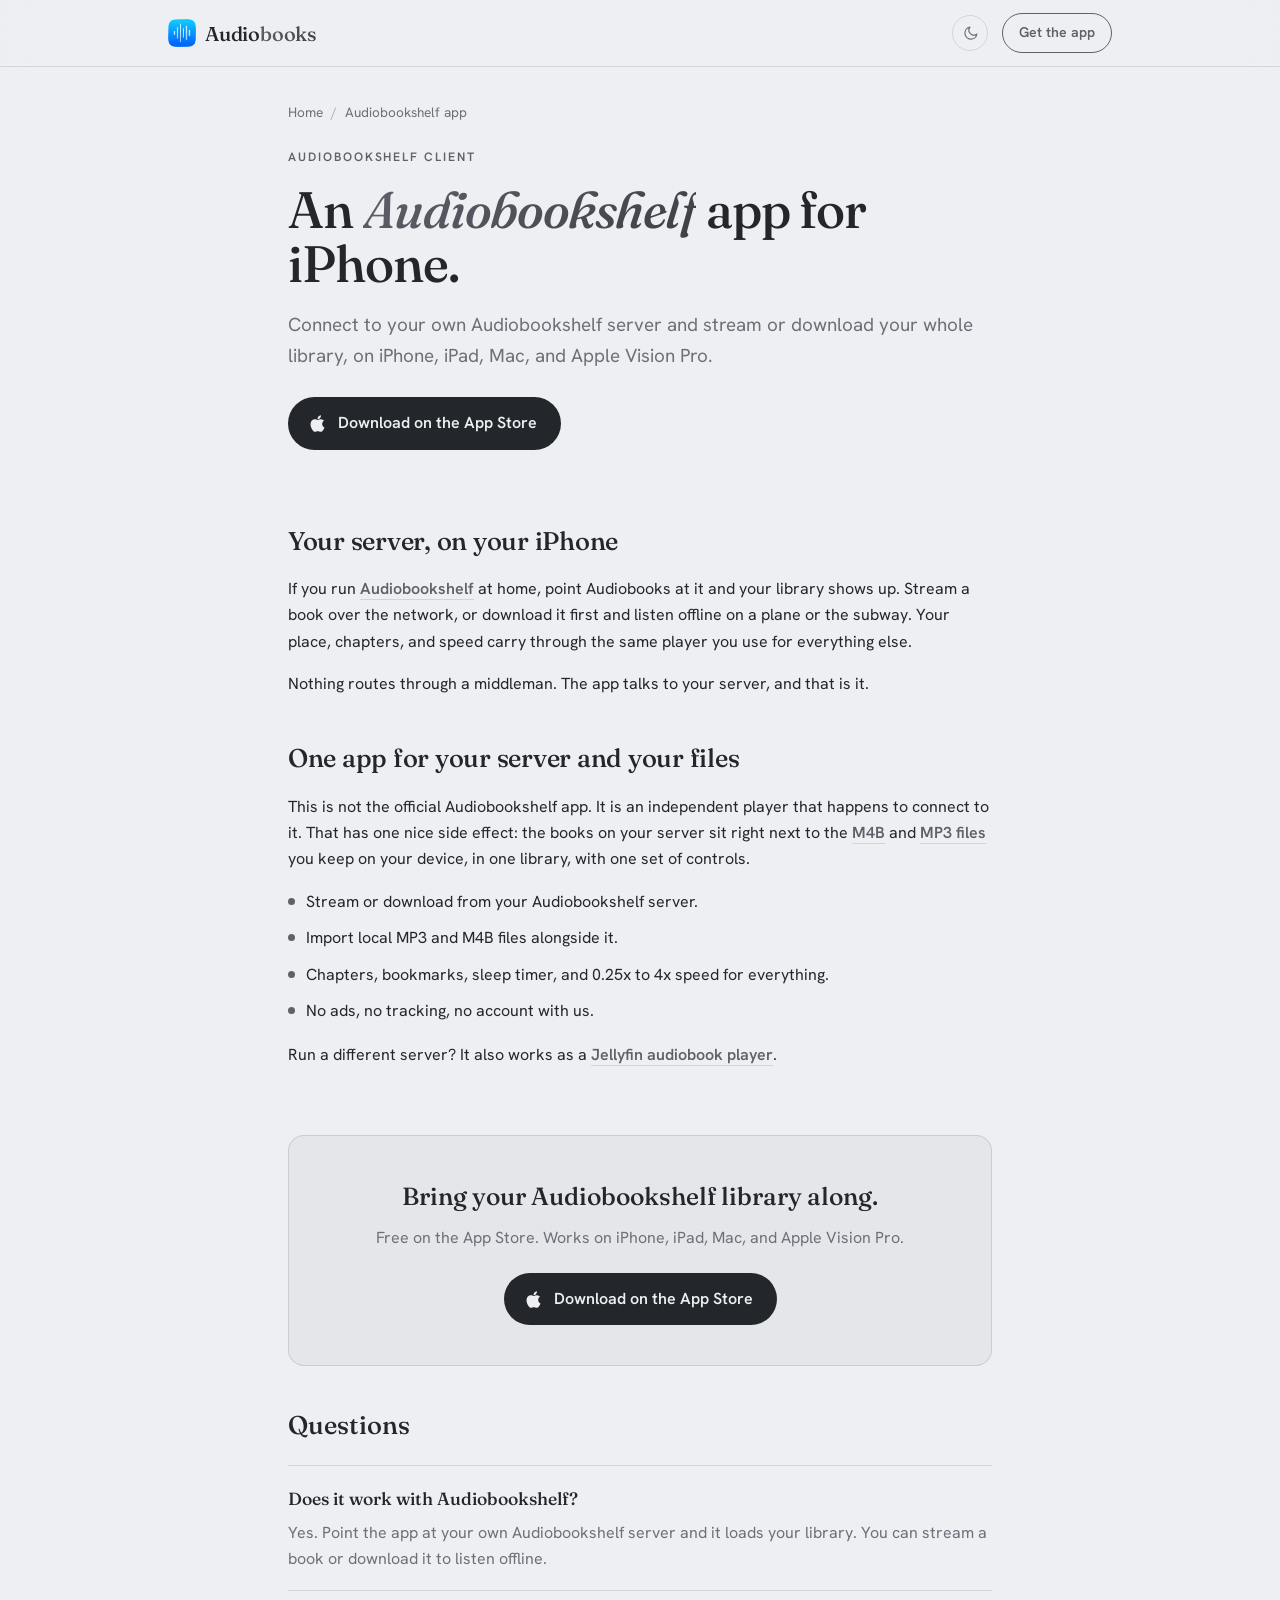
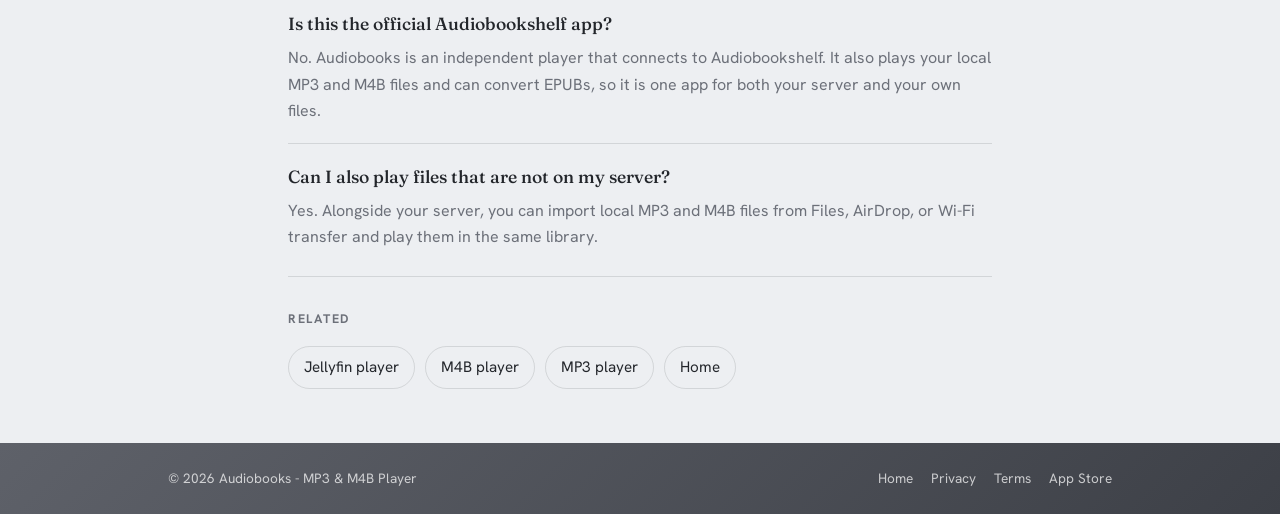
==== audiobookshelf-ios-app.html @ e1eb0d90 "add SEO landing pages" ====
<!DOCTYPE html>
<html lang="en">
<head>
<meta charset="UTF-8" />
<meta name="viewport" content="width=device-width, initial-scale=1.0" />
<title>Audiobookshelf iOS App for iPhone, iPad, and Mac</title>
<meta name="description" content="Connect Audiobooks to your Audiobookshelf server and stream or download your whole library on iPhone, iPad, Mac, and Apple Vision Pro. Also plays your local files. Free." />
<link rel="canonical" href="https://audiobooks.paul-nameless.com/audiobookshelf-ios-app" />
<link rel="icon" type="image/png" sizes="32x32" href="assets/favicon-32.png" />
<link rel="icon" type="image/png" sizes="16x16" href="assets/favicon-16.png" />
<link rel="apple-touch-icon" href="assets/apple-touch-icon.png" />
<meta name="theme-color" media="(prefers-color-scheme: light)" content="#edeff2" />
<meta name="theme-color" media="(prefers-color-scheme: dark)" content="#16171b" />
<meta property="og:type" content="article" />
<meta property="og:site_name" content="Audiobooks" />
<meta property="og:title" content="Audiobookshelf iOS App for iPhone, iPad, and Mac" />
<meta property="og:description" content="Connect Audiobooks to your Audiobookshelf server and stream or download your whole library on iPhone, iPad, Mac, and Apple Vision Pro." />
<meta property="og:url" content="https://audiobooks.paul-nameless.com/audiobookshelf-ios-app" />
<meta property="og:image" content="https://audiobooks.paul-nameless.com/assets/og.png" />
<meta name="twitter:card" content="summary_large_image" />
<meta name="twitter:image" content="https://audiobooks.paul-nameless.com/assets/og.png" />
<script>(function(){try{var s=localStorage.getItem('theme');var d=s?s==='dark':window.matchMedia('(prefers-color-scheme: dark)').matches;if(d)document.documentElement.classList.add('dark');}catch(e){}})();</script>
<link rel="preconnect" href="https://fonts.googleapis.com" />
<link rel="preconnect" href="https://fonts.gstatic.com" crossorigin />
<link href="https://fonts.googleapis.com/css2?family=Fraunces:ital,opsz,wght@0,9..144,400..600;1,9..144,400..500&family=Hanken+Grotesk:wght@400;500;600&display=swap" rel="stylesheet" />
<link rel="stylesheet" href="assets/pages.css" />
<script type="application/ld+json">
{
  "@context": "https://schema.org",
  "@graph": [
    {
      "@type": "BreadcrumbList",
      "itemListElement": [
        { "@type": "ListItem", "position": 1, "name": "Home", "item": "https://audiobooks.paul-nameless.com/" },
        { "@type": "ListItem", "position": 2, "name": "Audiobookshelf app", "item": "https://audiobooks.paul-nameless.com/audiobookshelf-ios-app" }
      ]
    },
    {
      "@type": "FAQPage",
      "mainEntity": [
        { "@type": "Question", "name": "Does it work with Audiobookshelf?", "acceptedAnswer": { "@type": "Answer", "text": "Yes. Point the app at your own Audiobookshelf server and it loads your library. You can stream a book or download it to listen offline." } },
        { "@type": "Question", "name": "Is this the official Audiobookshelf app?", "acceptedAnswer": { "@type": "Answer", "text": "No. Audiobooks is an independent player that connects to Audiobookshelf. It also plays your local MP3 and M4B files and can convert EPUBs, so it is one app for both your server and your own files." } },
        { "@type": "Question", "name": "Can I also play files that are not on my server?", "acceptedAnswer": { "@type": "Answer", "text": "Yes. Alongside your server, you can import local MP3 and M4B files from Files, AirDrop, or Wi-Fi transfer and play them in the same library." } }
      ]
    }
  ]
}
</script>
</head>
<body>
<header>
  <div class="nav">
    <a class="brand" href="index.html"><img src="assets/apple-touch-icon.png" width="28" height="28" alt="Audiobooks app icon" /><span>Audio<span class="hl">books</span></span></a>
    <div class="nav-right">
      <button class="theme-toggle" id="themeToggle" type="button" aria-label="Toggle dark mode">
        <svg class="icon-moon" viewBox="0 0 24 24" aria-hidden="true"><path d="M21 12.8A8.5 8.5 0 1 1 11.2 3a7 7 0 0 0 9.8 9.8Z"/></svg>
        <svg class="icon-sun" viewBox="0 0 24 24" aria-hidden="true"><circle cx="12" cy="12" r="4.2"/><path d="M12 2.6v2.1M12 19.3v2.1M4.7 4.7l1.5 1.5M17.8 17.8l1.5 1.5M2.6 12h2.1M19.3 12h2.1M4.7 19.3l1.5-1.5M17.8 6.2l1.5-1.5"/></svg>
      </button>
      <a class="nav-cta" href="https://apps.apple.com/us/app/audiobooks-mp3-m4b-player/id6471399965">Get the app</a>
    </div>
  </div>
</header>

<main class="wrap">
  <nav class="crumb"><a href="index.html">Home</a><span>/</span>Audiobookshelf app</nav>

  <div class="page-hero">
    <div class="eyebrow">Audiobookshelf client</div>
    <h1>An <em>Audiobookshelf</em> app for iPhone.</h1>
    <p class="lead">Connect to your own Audiobookshelf server and stream or download your whole library, on iPhone, iPad, Mac, and Apple Vision Pro.</p>
    <a class="btn-store" href="https://apps.apple.com/us/app/audiobooks-mp3-m4b-player/id6471399965"><svg viewBox="0 0 384 512" aria-hidden="true"><path d="M318.7 268.7c-.2-36.7 16.4-64.4 50-84.8-18.8-26.9-47.2-41.7-84.7-44.6-35.5-2.8-74.3 20.7-88.5 20.7-15 0-49.4-19.7-76.4-19.7C63.3 141.2 4 184.8 4 273.5q0 39.3 14.4 81.2c12.8 36.7 59 126.7 107.2 125.2 25.2-.6 43-17.9 75.8-17.9 31.8 0 48.3 17.9 76.4 17.9 48.6-.7 90.4-82.5 102.6-119.3-65.2-30.7-61.7-90-61.7-91.9zm-56.6-164.2c27.3-32.4 24.8-61.9 24-72.5-24.1 1.4-52 16.4-67.9 34.9-17.5 19.8-27.8 44.3-25.6 71.9 26.1 2 49.9-11.4 69.5-34.3z"/></svg>Download on the App Store</a>
  </div>

  <article class="prose">
    <h2>Your server, on your iPhone</h2>
    <p>If you run <a class="inline" href="https://www.audiobookshelf.org/">Audiobookshelf</a> at home, point Audiobooks at it and your library shows up. Stream a book over the network, or download it first and listen offline on a plane or the subway. Your place, chapters, and speed carry through the same player you use for everything else.</p>
    <p>Nothing routes through a middleman. The app talks to your server, and that is it.</p>

    <h2>One app for your server and your files</h2>
    <p>This is not the official Audiobookshelf app. It is an independent player that happens to connect to it. That has one nice side effect: the books on your server sit right next to the <a class="inline" href="m4b-player.html">M4B</a> and <a class="inline" href="mp3-audiobook-player.html">MP3 files</a> you keep on your device, in one library, with one set of controls.</p>
    <ul>
      <li>Stream or download from your Audiobookshelf server.</li>
      <li>Import local MP3 and M4B files alongside it.</li>
      <li>Chapters, bookmarks, sleep timer, and 0.25x to 4x speed for everything.</li>
      <li>No ads, no tracking, no account with us.</li>
    </ul>
    <p>Run a different server? It also works as a <a class="inline" href="jellyfin-audiobook-player.html">Jellyfin audiobook player</a>.</p>
  </article>

  <div class="cta-band">
    <h2>Bring your Audiobookshelf library along.</h2>
    <p>Free on the App Store. Works on iPhone, iPad, Mac, and Apple Vision Pro.</p>
    <a class="btn-store" href="https://apps.apple.com/us/app/audiobooks-mp3-m4b-player/id6471399965"><svg viewBox="0 0 384 512" aria-hidden="true"><path d="M318.7 268.7c-.2-36.7 16.4-64.4 50-84.8-18.8-26.9-47.2-41.7-84.7-44.6-35.5-2.8-74.3 20.7-88.5 20.7-15 0-49.4-19.7-76.4-19.7C63.3 141.2 4 184.8 4 273.5q0 39.3 14.4 81.2c12.8 36.7 59 126.7 107.2 125.2 25.2-.6 43-17.9 75.8-17.9 31.8 0 48.3 17.9 76.4 17.9 48.6-.7 90.4-82.5 102.6-119.3-65.2-30.7-61.7-90-61.7-91.9zm-56.6-164.2c27.3-32.4 24.8-61.9 24-72.5-24.1 1.4-52 16.4-67.9 34.9-17.5 19.8-27.8 44.3-25.6 71.9 26.1 2 49.9-11.4 69.5-34.3z"/></svg>Download on the App Store</a>
  </div>

  <section class="faq">
    <h2>Questions</h2>
    <div class="faq-item">
      <h3>Does it work with Audiobookshelf?</h3>
      <p>Yes. Point the app at your own Audiobookshelf server and it loads your library. You can stream a book or download it to listen offline.</p>
    </div>
    <div class="faq-item">
      <h3>Is this the official Audiobookshelf app?</h3>
      <p>No. Audiobooks is an independent player that connects to Audiobookshelf. It also plays your local MP3 and M4B files and can convert EPUBs, so it is one app for both your server and your own files.</p>
    </div>
    <div class="faq-item">
      <h3>Can I also play files that are not on my server?</h3>
      <p>Yes. Alongside your server, you can import local MP3 and M4B files from Files, AirDrop, or Wi-Fi transfer and play them in the same library.</p>
    </div>
  </section>

  <section class="related">
    <h2>Related</h2>
    <div class="related-links">
      <a href="jellyfin-audiobook-player.html">Jellyfin player</a>
      <a href="m4b-player.html">M4B player</a>
      <a href="mp3-audiobook-player.html">MP3 player</a>
      <a href="index.html">Home</a>
    </div>
  </section>
</main>

<footer>
  <div class="foot">
    <span>© 2026 Audiobooks - MP3 &amp; M4B Player</span>
    <nav class="foot-links">
      <a href="index.html">Home</a>
      <a href="privacy.html">Privacy</a>
      <a href="terms.html">Terms</a>
      <a href="https://apps.apple.com/us/app/audiobooks-mp3-m4b-player/id6471399965">App Store</a>
    </nav>
  </div>
</footer>

<script>
  var t = document.getElementById('themeToggle');
  if (t) t.addEventListener('click', function () { var d = document.documentElement.classList.toggle('dark'); try { localStorage.setItem('theme', d ? 'dark' : 'light'); } catch (e) {} });
</script>
</body>
</html>
---- assets/pages.css ----
/* Shared styles for Audiobooks content pages. Mirrors the tokens in index.html. */
:root {
  --paper: #edeff2; --paper-2: #e4e6ea; --ink: #23262b; --ink-soft: #6c7079;
  --accent: #5e6169; --accent-deep: #3d4047; --line: rgba(35, 38, 43, 0.13); --card: #f9fafb;
  --grad-light: linear-gradient(135deg, #d1d4db, #999ca6);
  --grad-dark: linear-gradient(135deg, #5e6169, #3d4047);
  --grad-text: linear-gradient(135deg, #5e6169, #3d4047);
  --header-bg: rgba(237, 239, 242, 0.78);
  --serif: "Fraunces", Georgia, serif; --sans: "Hanken Grotesk", -apple-system, sans-serif;
  --radius: 16px;
}
:root.dark {
  --paper: #16171b; --paper-2: #1e2025; --ink: #e9eaee; --ink-soft: #9aa0aa;
  --accent: #aab0bb; --accent-deep: #c9ced6; --line: rgba(255, 255, 255, 0.10); --card: #212530;
  --grad-text: linear-gradient(135deg, #e7e9ed, #a9afb9);
  --header-bg: rgba(22, 23, 27, 0.72);
}
* { margin: 0; padding: 0; box-sizing: border-box; }
html { scroll-behavior: smooth; }
body { font-family: var(--sans); background: var(--paper); color: var(--ink); line-height: 1.65; -webkit-font-smoothing: antialiased; overflow-x: hidden; }
a { color: inherit; text-decoration: none; }
.wrap { width: 100%; max-width: 760px; margin: 0 auto; padding: 0 28px; }
.gradtext { background: var(--grad-text); -webkit-background-clip: text; background-clip: text; color: transparent; }

/* header */
header { position: sticky; top: 0; z-index: 50; backdrop-filter: blur(14px); background: var(--header-bg); border-bottom: 1px solid var(--line); }
.nav { display: flex; align-items: center; justify-content: space-between; height: 66px; max-width: 1000px; margin: 0 auto; padding: 0 28px; }
.brand { display: inline-flex; align-items: center; gap: 9px; font-family: var(--serif); font-size: 1.25rem; font-weight: 500; letter-spacing: -0.01em; }
.brand img { width: 28px; height: 28px; border-radius: 7px; display: block; }
.brand .hl { background: var(--grad-text); -webkit-background-clip: text; background-clip: text; color: transparent; }
.nav-right { display: flex; align-items: center; gap: 14px; }
.nav-cta { font-size: 0.88rem; color: var(--accent); font-weight: 600; border: 1px solid var(--accent); padding: 7px 16px; border-radius: 999px; transition: all 0.2s ease; }
.nav-cta:hover { background: var(--accent); color: var(--paper); }
.theme-toggle { display: inline-flex; align-items: center; justify-content: center; width: 36px; height: 36px; border-radius: 999px; border: 1px solid var(--line); background: transparent; color: var(--ink-soft); cursor: pointer; transition: color 0.2s ease, border-color 0.2s ease; }
.theme-toggle:hover { color: var(--ink); border-color: var(--accent); }
.theme-toggle svg { width: 17px; height: 17px; fill: none; stroke: currentColor; stroke-width: 1.7; stroke-linecap: round; stroke-linejoin: round; }
.theme-toggle .icon-sun { display: none; }
:root.dark .theme-toggle .icon-moon { display: none; }
:root.dark .theme-toggle .icon-sun { display: block; }

/* breadcrumb */
.crumb { font-size: 0.85rem; color: var(--ink-soft); padding-top: 34px; }
.crumb a { transition: color 0.2s ease; }
.crumb a:hover { color: var(--ink); }
.crumb span { opacity: 0.55; margin: 0 8px; }

/* hero */
.page-hero { padding: 24px 0 8px; }
.eyebrow { font-size: 0.76rem; text-transform: uppercase; letter-spacing: 0.16em; color: var(--accent); font-weight: 600; margin-bottom: 16px; }
h1 { font-family: var(--serif); font-weight: 500; font-size: clamp(2.1rem, 5vw, 3.2rem); line-height: 1.05; letter-spacing: -0.02em; margin-bottom: 18px; }
h1 em { font-style: italic; background: var(--grad-text); -webkit-background-clip: text; background-clip: text; color: transparent; }
.lead { font-size: 1.18rem; color: var(--ink-soft); margin-bottom: 26px; }

/* app store button */
.btn-store { display: inline-flex; align-items: center; gap: 11px; background: var(--ink); color: var(--paper); padding: 13px 24px 13px 20px; border-radius: 999px; font-size: 1rem; font-weight: 600; transition: transform 0.2s ease; }
.btn-store:hover { transform: translateY(-2px); }
.btn-store svg { width: 19px; height: 19px; fill: var(--paper); }

/* prose */
.prose { padding: 22px 0 6px; }
.prose h2 { font-family: var(--serif); font-weight: 500; font-size: 1.6rem; letter-spacing: -0.01em; margin: 40px 0 14px; }
.prose h3 { font-size: 1.1rem; font-weight: 600; margin: 26px 0 8px; }
.prose p { margin-bottom: 16px; }
.prose ul { list-style: none; display: flex; flex-direction: column; gap: 10px; margin-bottom: 18px; }
.prose li { display: flex; gap: 11px; align-items: flex-start; }
.prose li::before { content: ""; flex: none; width: 7px; height: 7px; margin-top: 9px; border-radius: 50%; background: var(--accent); }
.prose a.inline { color: var(--accent); font-weight: 600; border-bottom: 1px solid var(--line); }
.prose a.inline:hover { border-color: var(--accent); }
.prose strong { font-weight: 600; }

/* comparison table */
.table-scroll { overflow-x: auto; margin: 18px 0 26px; }
table { border-collapse: collapse; width: 100%; font-size: 0.98rem; min-width: 440px; }
th, td { text-align: left; padding: 12px 14px; border-bottom: 1px solid var(--line); vertical-align: top; }
thead th { font-weight: 600; }
tbody th { font-weight: 600; color: var(--ink-soft); }

/* cta band */
.cta-band { margin: 44px 0 8px; padding: 40px 32px; background: var(--paper-2); border: 1px solid var(--line); border-radius: var(--radius); text-align: center; }
.cta-band h2 { font-family: var(--serif); font-weight: 500; font-size: 1.55rem; margin-bottom: 8px; }
.cta-band p { color: var(--ink-soft); margin-bottom: 22px; }
.cta-band .btn-store { margin: 0 auto; }

/* faq */
.faq { padding: 30px 0 8px; }
.faq h2 { font-family: var(--serif); font-weight: 500; font-size: 1.6rem; margin-bottom: 18px; }
.faq-item { padding: 18px 0; border-top: 1px solid var(--line); }
.faq-item h3 { font-family: var(--serif); font-size: 1.1rem; font-weight: 500; margin-bottom: 7px; }
.faq-item p { color: var(--ink-soft); }

/* related */
.related { padding: 32px 0; border-top: 1px solid var(--line); }
.related h2 { font-size: 0.78rem; text-transform: uppercase; letter-spacing: 0.14em; color: var(--ink-soft); margin-bottom: 16px; }
.related-links { display: flex; flex-wrap: wrap; gap: 10px; }
.related-links a { font-size: 0.95rem; border: 1px solid var(--line); padding: 8px 15px; border-radius: 999px; transition: border-color 0.2s ease; }
.related-links a:hover { border-color: var(--accent); }

/* footer */
footer { background: var(--grad-dark); padding: 24px 0; margin-top: 22px; }
.foot { max-width: 1000px; margin: 0 auto; padding: 0 28px; display: flex; justify-content: space-between; align-items: center; gap: 14px; flex-wrap: wrap; color: rgba(255, 255, 255, 0.72); font-size: 0.85rem; }
.foot a { transition: color 0.2s ease; }
.foot a:hover { color: #fff; }
.foot-links { display: flex; gap: 18px; flex-wrap: wrap; }

@media (max-width: 600px) {
  .foot { flex-direction: column; justify-content: center; text-align: center; }
}
@media (prefers-reduced-motion: reduce) {
  html { scroll-behavior: auto; }
  * { transition: none !important; }
}
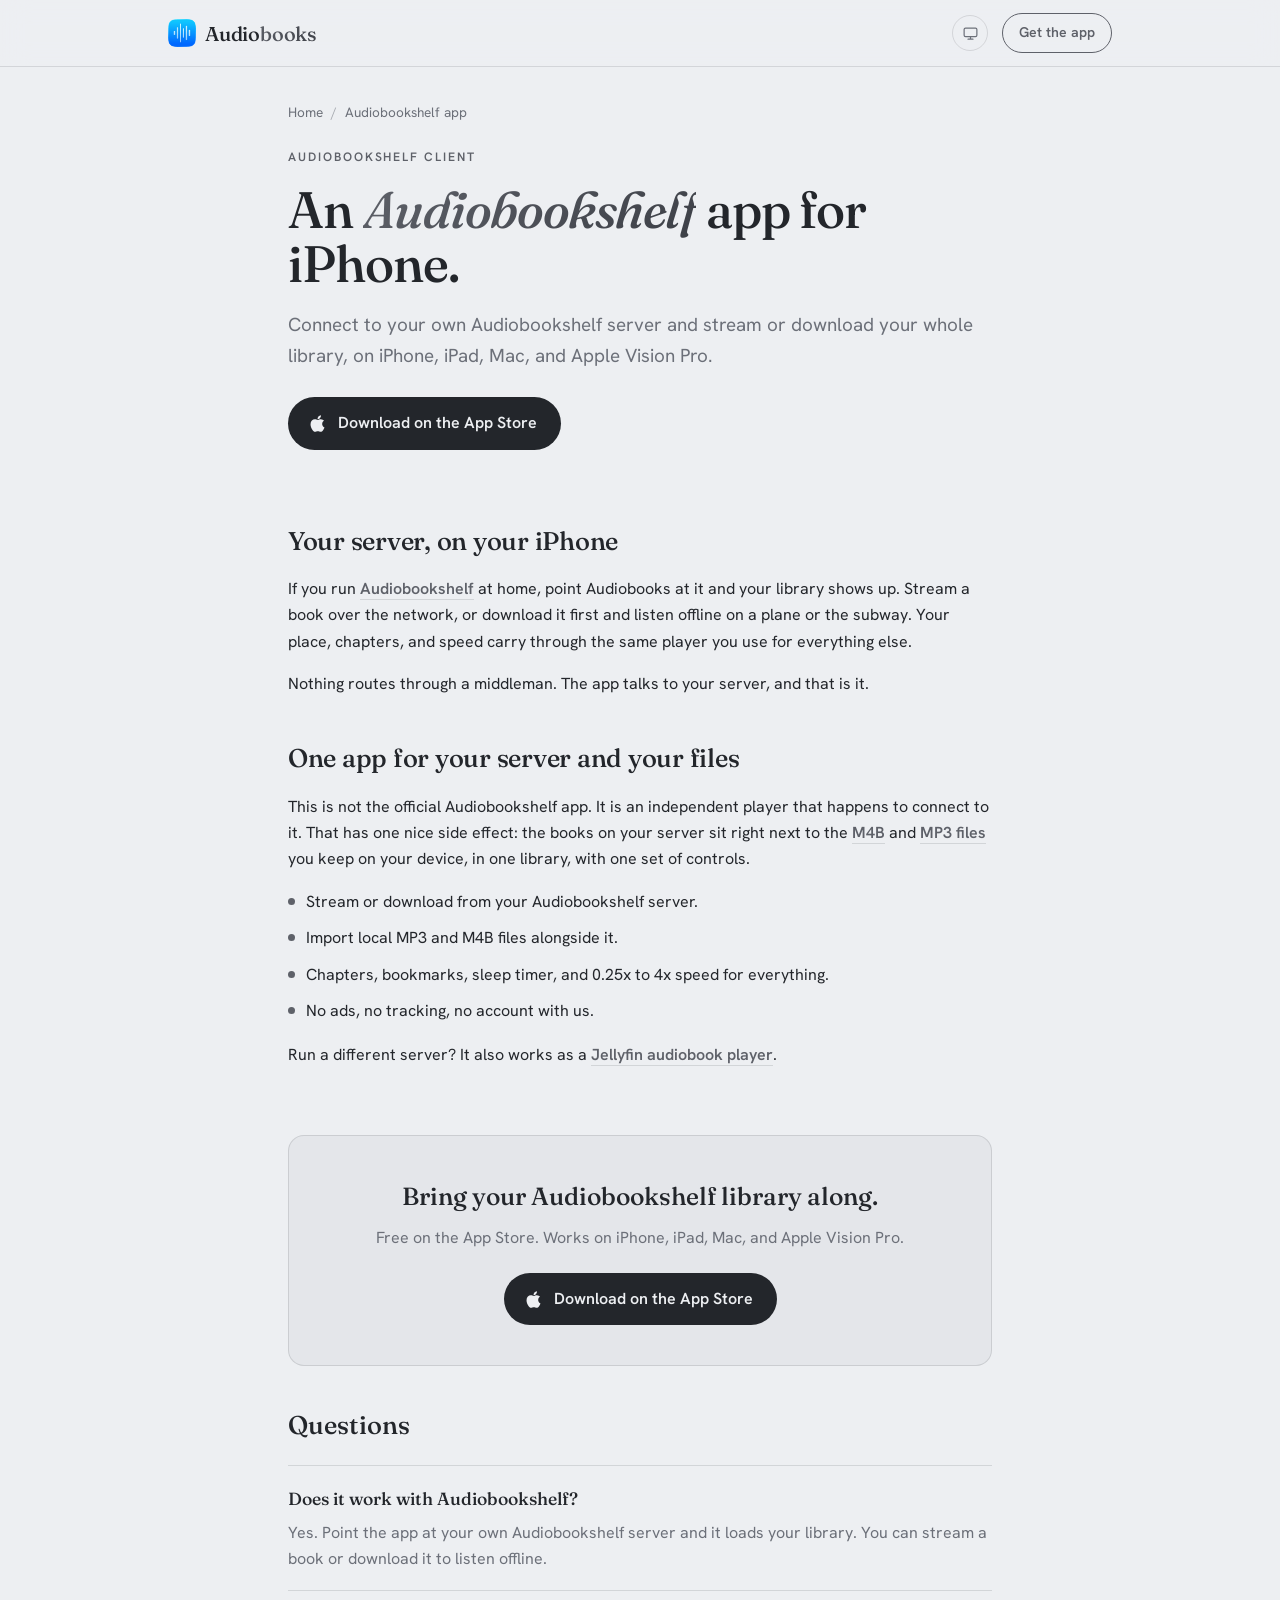
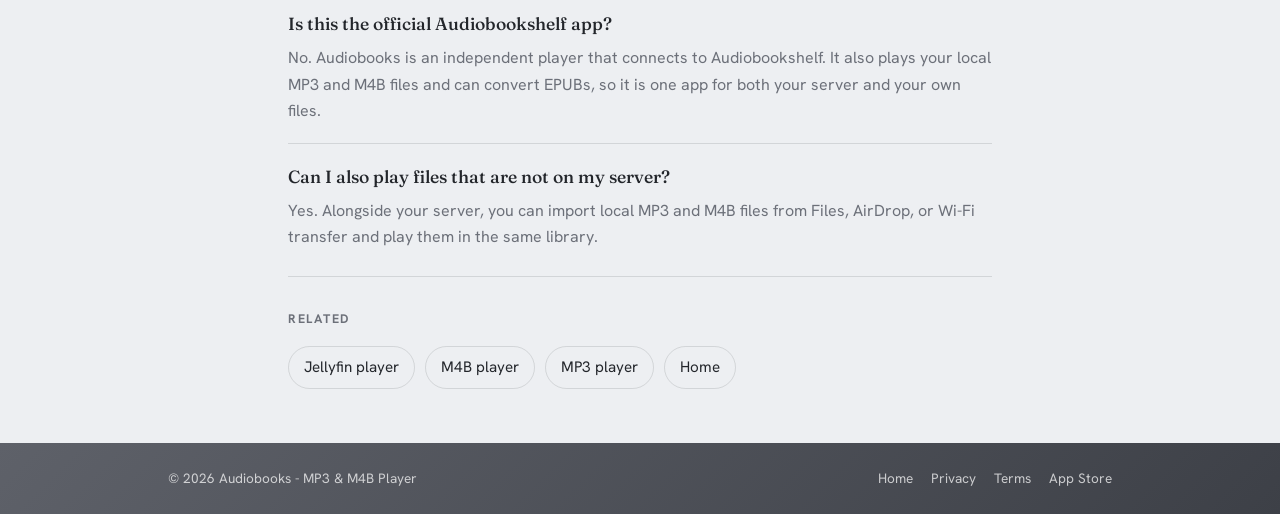
==== commit 50cc4139: "add light/dark/system theme cycle" ====
--- a/audiobookshelf-ios-app.html
+++ b/audiobookshelf-ios-app.html
@@ -19,7 +19,7 @@
 <meta property="og:image" content="https://audiobooks.paul-nameless.com/assets/og.png" />
 <meta name="twitter:card" content="summary_large_image" />
 <meta name="twitter:image" content="https://audiobooks.paul-nameless.com/assets/og.png" />
-<script>(function(){try{var s=localStorage.getItem('theme');var d=s?s==='dark':window.matchMedia('(prefers-color-scheme: dark)').matches;if(d)document.documentElement.classList.add('dark');}catch(e){}})();</script>
+<script>(function(){var r=document.documentElement,m='system';try{var s=localStorage.getItem('theme');if(s==='light'||s==='dark')m=s;}catch(e){}r.setAttribute('data-theme-mode',m);try{if(m==='dark'||(m==='system'&&matchMedia('(prefers-color-scheme: dark)').matches))r.classList.add('dark');}catch(e){}})();</script>
 <link rel="preconnect" href="https://fonts.googleapis.com" />
 <link rel="preconnect" href="https://fonts.gstatic.com" crossorigin />
 <link href="https://fonts.googleapis.com/css2?family=Fraunces:ital,opsz,wght@0,9..144,400..600;1,9..144,400..500&family=Hanken+Grotesk:wght@400;500;600&display=swap" rel="stylesheet" />
@@ -52,9 +52,10 @@
   <div class="nav">
     <a class="brand" href="index.html"><img src="assets/apple-touch-icon.png" width="28" height="28" alt="Audiobooks app icon" /><span>Audio<span class="hl">books</span></span></a>
     <div class="nav-right">
-      <button class="theme-toggle" id="themeToggle" type="button" aria-label="Toggle dark mode">
+      <button class="theme-toggle" id="themeToggle" type="button" aria-label="Change theme: light, dark, or system">
+        <svg class="icon-sun" viewBox="0 0 24 24" aria-hidden="true"><circle cx="12" cy="12" r="4.2"/><path d="M12 2.6v2.1M12 19.3v2.1M4.7 4.7l1.5 1.5M17.8 17.8l1.5 1.5M2.6 12h2.1M19.3 12h2.1M4.7 19.3l1.5-1.5M17.8 6.2l1.5-1.5"/></svg>
         <svg class="icon-moon" viewBox="0 0 24 24" aria-hidden="true"><path d="M21 12.8A8.5 8.5 0 1 1 11.2 3a7 7 0 0 0 9.8 9.8Z"/></svg>
-        <svg class="icon-sun" viewBox="0 0 24 24" aria-hidden="true"><circle cx="12" cy="12" r="4.2"/><path d="M12 2.6v2.1M12 19.3v2.1M4.7 4.7l1.5 1.5M17.8 17.8l1.5 1.5M2.6 12h2.1M19.3 12h2.1M4.7 19.3l1.5-1.5M17.8 6.2l1.5-1.5"/></svg>
+        <svg class="icon-monitor" viewBox="0 0 24 24" aria-hidden="true"><rect x="3" y="4.5" width="18" height="12" rx="2"/><path d="M8.5 20h7M12 16.5V20"/></svg>
       </button>
       <a class="nav-cta" href="https://apps.apple.com/us/app/audiobooks-mp3-m4b-player/id6471399965">Get the app</a>
     </div>
@@ -133,8 +134,17 @@
 </footer>
 
 <script>
-  var t = document.getElementById('themeToggle');
-  if (t) t.addEventListener('click', function () { var d = document.documentElement.classList.toggle('dark'); try { localStorage.setItem('theme', d ? 'dark' : 'light'); } catch (e) {} });
+  (function () {
+    var r = document.documentElement, mq = window.matchMedia('(prefers-color-scheme: dark)'), modes = ['system', 'light', 'dark'];
+    function apply(m) { r.setAttribute('data-theme-mode', m); r.classList.toggle('dark', m === 'dark' || (m === 'system' && mq.matches)); }
+    var t = document.getElementById('themeToggle');
+    if (t) t.addEventListener('click', function () {
+      var next = modes[(modes.indexOf(r.getAttribute('data-theme-mode') || 'system') + 1) % 3];
+      try { localStorage.setItem('theme', next); } catch (e) {}
+      apply(next);
+    });
+    try { mq.addEventListener('change', function () { if ((r.getAttribute('data-theme-mode') || 'system') === 'system') apply('system'); }); } catch (e) {}
+  })();
 </script>
 </body>
 </html>
--- a/assets/pages.css
+++ b/assets/pages.css
@@ -34,9 +34,10 @@
 .theme-toggle { display: inline-flex; align-items: center; justify-content: center; width: 36px; height: 36px; border-radius: 999px; border: 1px solid var(--line); background: transparent; color: var(--ink-soft); cursor: pointer; transition: color 0.2s ease, border-color 0.2s ease; }
 .theme-toggle:hover { color: var(--ink); border-color: var(--accent); }
 .theme-toggle svg { width: 17px; height: 17px; fill: none; stroke: currentColor; stroke-width: 1.7; stroke-linecap: round; stroke-linejoin: round; }
-.theme-toggle .icon-sun { display: none; }
-:root.dark .theme-toggle .icon-moon { display: none; }
-:root.dark .theme-toggle .icon-sun { display: block; }
+.theme-toggle .icon-sun, .theme-toggle .icon-moon, .theme-toggle .icon-monitor { display: none; }
+:root[data-theme-mode="light"] .theme-toggle .icon-sun { display: block; }
+:root[data-theme-mode="dark"] .theme-toggle .icon-moon { display: block; }
+:root[data-theme-mode="system"] .theme-toggle .icon-monitor { display: block; }
 
 /* breadcrumb */
 .crumb { font-size: 0.85rem; color: var(--ink-soft); padding-top: 34px; }
